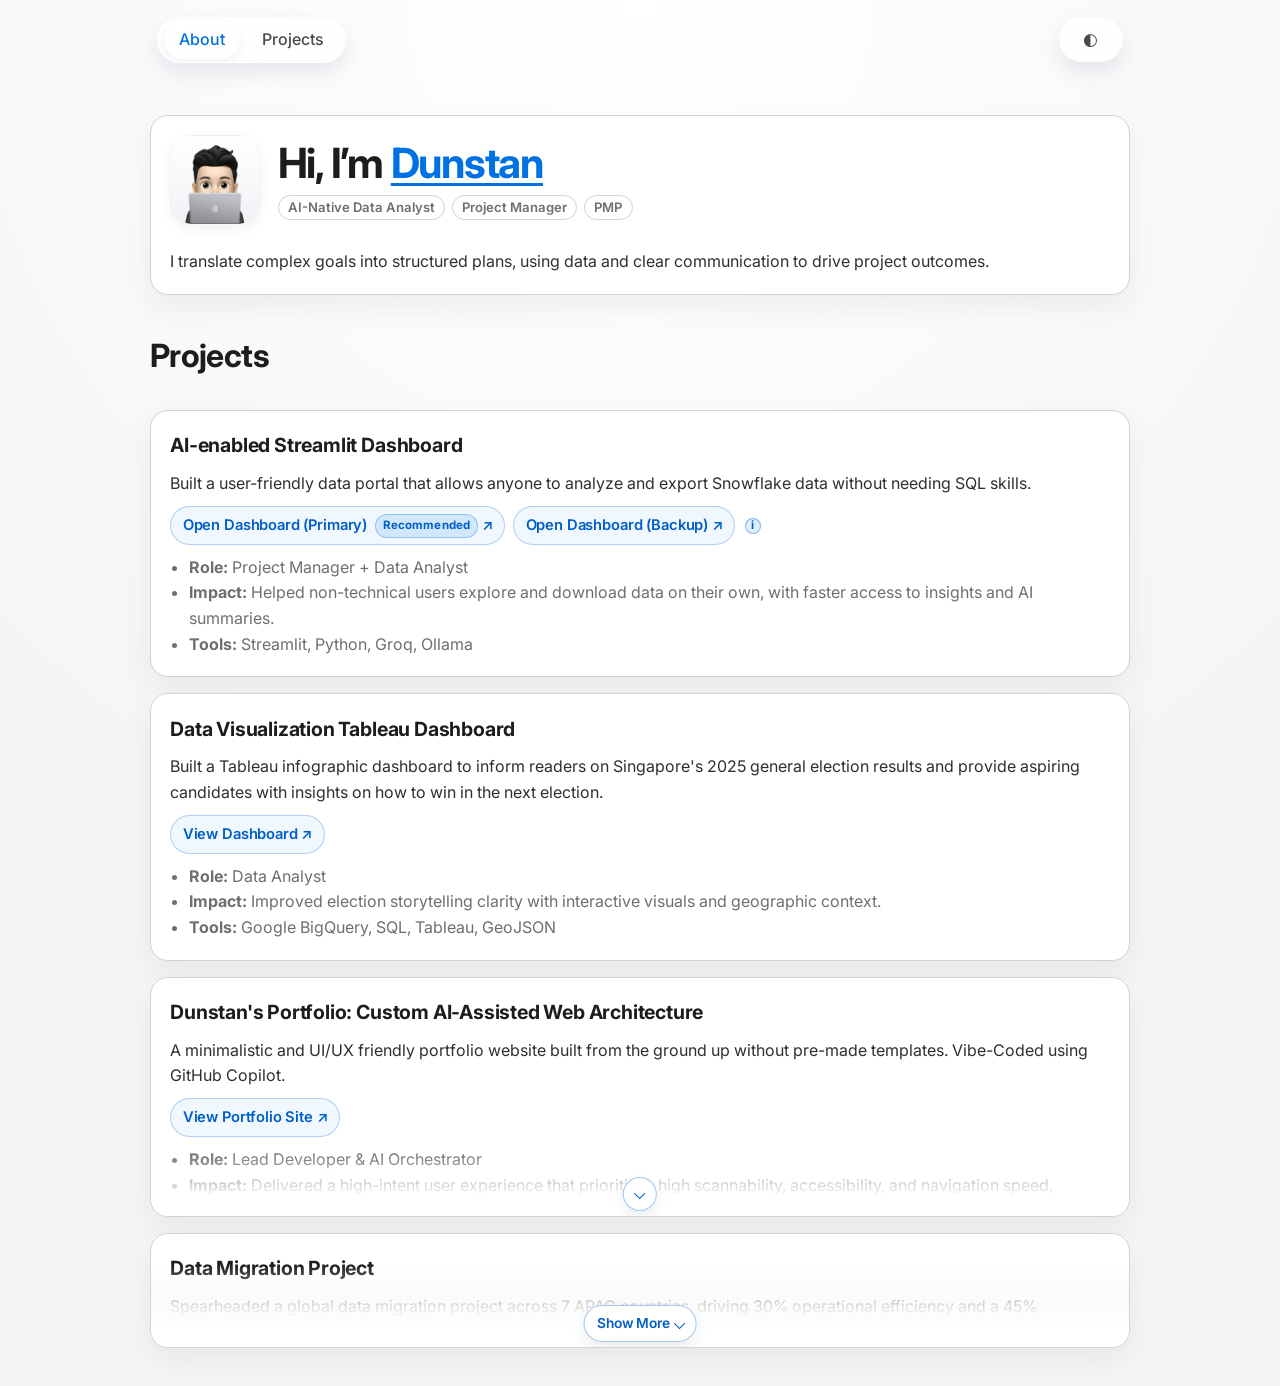
==== index.html @ 8ce806e6 "Changes Made: - Under AI-enabled Streamlit Dashboard section, backup link to dashboard is added     " ====
<!doctype html>
<html lang="en">
  <head>
    <meta charset="UTF-8" />
    <meta name="viewport" content="width=device-width, initial-scale=1.0" />
    <title>Dunstan | Project Manager & Data Analyst</title>
    <meta
      name="description"
      content="Portfolio of Dunstan, a Project Manager with a Data Analyst background."
    />
    <link rel="preconnect" href="https://fonts.googleapis.com" />
    <link rel="preconnect" href="https://fonts.gstatic.com" crossorigin />
    <link
      href="https://fonts.googleapis.com/css2?family=Inter:wght@400;500;600;700&display=swap"
      rel="stylesheet"
    />
    <link rel="icon" type="image/png" href="assets/images/favicon.png" />
    <link rel="stylesheet" href="styles.css" />
  </head>
  <body>
    <svg aria-hidden="true" focusable="false" width="0" height="0" style="position:absolute">
      <defs>
        <filter id="glass-refract" primitiveUnits="objectBoundingBox" x="-20%" y="-20%" width="140%" height="140%">
          <feTurbulence type="fractalNoise" baseFrequency="0.016 0.03" numOctaves="2" seed="9" result="noise" />
          <feGaussianBlur in="SourceGraphic" stdDeviation="0.02" result="soft" />
          <feDisplacementMap in="soft" in2="noise" scale="1.28" xChannelSelector="R" yChannelSelector="G">
            <animate attributeName="scale" to="1.82" dur="0.25s" begin="navGlass.mouseover" fill="freeze" />
            <animate attributeName="scale" to="1.28" dur="0.25s" begin="navGlass.mouseout" fill="freeze" />
          </feDisplacementMap>
        </filter>
        <filter id="glass-refract-static" primitiveUnits="objectBoundingBox" x="-20%" y="-20%" width="140%" height="140%">
          <feTurbulence type="fractalNoise" baseFrequency="0.016 0.03" numOctaves="2" seed="9" result="noise" />
          <feGaussianBlur in="SourceGraphic" stdDeviation="0.02" result="soft" />
          <feDisplacementMap in="soft" in2="noise" scale="1.42" xChannelSelector="R" yChannelSelector="G" />
        </filter>
        <filter id="liquid-refraction" x="-20%" y="-20%" width="140%" height="140%">
          <feTurbulence type="fractalNoise" baseFrequency="0.01" numOctaves="3" seed="11" result="noise" />
          <feDisplacementMap in="SourceGraphic" in2="noise" scale="22" xChannelSelector="R" yChannelSelector="G" />
        </filter>
      </defs>
    </svg>

    <header class="site-header">
      <div class="container nav-wrap" id="navGlass">
        <div class="nav-tab nav-buttons-tab">
          <nav class="primary-nav" aria-label="Primary">
            <a href="#home">About</a>
            <a href="#projects">Projects</a>
          </nav>
        </div>
        <div class="nav-tab nav-toggle-tab">
          <div class="nav-controls">
            <button class="glass-toggle" id="glassToggle" type="button" aria-label="Liquid Glass: On. Switch mode" aria-pressed="false" data-icon="◉" data-mode-label="LG On"></button>
            <button class="theme-toggle" id="themeToggle" type="button" aria-label="Theme mode: Auto. Switch mode" aria-pressed="false" data-icon="◐" data-mode-label="Auto"></button>
          </div>
        </div>
      </div>
    </header>

    <main id="home">
      <section class="hero container">
        <div class="hero-layout">
          <div class="hero-image-slot">
            <img class="hero-image" src="assets/images/profile-memoji.png" alt="Dunstan profile memoji" />
          </div>
          <div class="hero-content">
            <div class="hero-heading-row">
              <h1>
                Hi, I’m
                <a
                  class="hero-name-link"
                  href="https://www.linkedin.com/in/stan-5h4vc73g2/"
                  target="_blank"
                  rel="noopener noreferrer"
                  data-tooltip="Let's Connect on Linkedin!"
                  aria-label="Let's Connect on Linkedin!"
                  >Dunstan</a
                >
              </h1>
            </div>
            <p class="hero-subtitle" aria-label="Roles and certifications">
              <span class="hero-pill">AI-Native Data Analyst</span>
              <span class="hero-pill">Project Manager</span>
              <span class="hero-pill">PMP</span>
            </p>
          </div>
          <p class="hero-about">
            I translate complex goals into structured plans, using data and clear communication 
            to drive project outcomes.
          </p>
        </div>
      </section>

      <section id="projects" class="section container">
        <div class="section-head">
          <h2>Projects</h2>
        </div>

        <div class="project-grid">
          <article class="project-card">
            <h3>AI-enabled Streamlit Dashboard</h3>
            <p>
              Built a user-friendly data portal that allows anyone to analyze and export Snowflake
              data without needing SQL skills.
            </p>
            <p class="project-link-group" aria-label="Dashboard links">
              <a class="project-link" href="https://huggingface.co/spaces/dunstancsr/reviewsdataverse.streamlit" target="_blank" rel="noopener noreferrer"
                >Open Dashboard (Primary) <span class="project-link-badge">Recommended</span> ↗</a
              >
              <a class="project-link" href="https://reviewsdataverse.streamlit.app/" target="_blank" rel="noopener noreferrer"
                >Open Dashboard (Backup) ↗</a
              >
              <span
                class="project-link-info"
                tabindex="0"
                role="note"
                aria-label="Fallback tip: If the primary link does not load, use the backup link."
                data-tooltip="Fallback tip: If the primary link does not load, use the backup link."
                >i</span
              >
            </p>
            <ul>
              <li><strong>Role:</strong> Project Manager + Data Analyst</li>
              <li>
                <strong>Impact:</strong> Helped non-technical users explore and download data on
                their own, with faster access to insights and AI summaries.
              </li>
              <li><strong>Tools:</strong> Streamlit, Python, Groq, Ollama</li>
            </ul>
          </article>

          <article class="project-card">
            <h3>Data Visualization Tableau Dashboard</h3>
            <p>
              Built a Tableau infographic dashboard to inform readers on Singapore's 2025 general election
              results and provide aspiring candidates with insights on how to win in the next election.
            </p>
            <p>
              <a class="project-link" href="https://public.tableau.com/views/SG2025ElectionsInfographics/MAIN?:language=en-GB&:sid=&:redirect=auth&:display_count=n&:origin=viz_share_link" 
              target="_blank" rel="noopener noreferrer"
                >View Dashboard ↗</a
              >
            </p>
            <ul>
              <li><strong>Role:</strong> Data Analyst</li>
              <li><strong>Impact:</strong> Improved election storytelling clarity with interactive visuals and geographic context.</li>
              <li><strong>Tools:</strong> Google BigQuery, SQL, Tableau, GeoJSON</li>
            </ul>
          </article>

          <article class="project-card project-card-peek project-card-peek--portfolio" id="projectCardPortfolio">
            <h3>Dunstan's Portfolio: Custom AI-Assisted Web Architecture</h3>
            <p>
              A minimalistic and UI/UX friendly portfolio website built from the ground up without pre-made templates.
              Vibe-Coded using GitHub Copilot.
            </p>
            <p>
              <a class="project-link" href="https://dunstancsr-web.github.io/DunstanPortfolio/" target="_blank" rel="noopener noreferrer"
                >View Portfolio Site ↗</a
              >
            </p>
            <ul>
              <li><strong>Role:</strong> Lead Developer &amp; AI Orchestrator</li>
              <li>
                <strong>Impact:</strong> Delivered a high-intent user experience that prioritizes high scannability, accessibility, 
                and navigation speed, through minimalist design.
              </li>
              <li><strong>Tools:</strong> Visual Studio Code, GitHub Copilot, HTML5, CSS3, JS</li>
            </ul>
            <button
              class="project-reveal-btn project-reveal-btn--icon-only"
              id="showProjectBtn3"
              type="button"
              aria-controls="projectCardPortfolio"
              aria-label="Expand project details"
              aria-expanded="false"
              data-tooltip="Show More"
              title="Show More"
            ></button>
          </article>

          <article class="project-card project-card-peek project-card-peek--global-cutoff" id="projectCard4">
            <h3>Data Migration Project</h3>
            <p>
              Spearheaded a global data migration project across 7 APAC countries, driving 30% operational efficiency and 
              a 45% compliance uplift to ensure readiness for a $9.5B business expansion
            </p>
            <ul>
              <li><strong>Role:</strong> Project Lead</li>
              <li><strong>Impact:</strong> Delivered 30% operational efficiency and 45% compliance uplift across 7 APAC countries.</li>
              <li><strong>Tools:</strong> SharePoint Admin, Power BI, Power Automate Flows</li>
            </ul>
            <button
              class="project-reveal-btn"
              id="showProjectBtn"
              type="button"
              aria-controls="projectCard4"
              aria-label="Expand project details"
              aria-expanded="false"
            >
              Show More
            </button>
          </article>
        </div>
      </section>
    </main>

    <footer class="site-footer" id="siteFooter" hidden>
      <div class="container">
        <p>© <span id="year"></span> Dunstan. All rights reserved.</p>
      </div>
    </footer>

    <script src="script.js"></script>
  </body>
</html>
---- styles.css ----
:root {
  --bg-top: #ffffff;
  --bg: #f5f5f7;
  --surface: #ffffff;
  --text: #1d1d1f;
  --muted: #6e6e73;
  --body-copy: #2f2f31;
  --line: #d2d2d7;
  --accent: #0071e3;
  --project-link: #005fc7;
  --project-link-hover: #004a9c;
  --radius: 18px;
  --shadow: 0 12px 30px rgba(0, 0, 0, 0.06);
}

:root[data-theme="dark"] {
  --bg-top: #171d2a;
  --bg: #0b0f17;
  --surface: #121827;
  --text: #eef3ff;
  --muted: #b0bacf;
  --body-copy: #d6def0;
  --line: rgba(182, 199, 235, 0.22);
  --accent: #76adff;
  --project-link: #8fb8ff;
  --project-link-hover: #c0d7ff;
  --shadow: 0 14px 34px rgba(0, 0, 0, 0.35);
}

* {
  box-sizing: border-box;
}

html {
  scroll-behavior: smooth;
}

body {
  margin: 0;
  font-family: "Inter", -apple-system, BlinkMacSystemFont, "Segoe UI", sans-serif;
  color: var(--text);
  background: radial-gradient(circle at top, var(--bg-top) 0%, var(--bg) 60%);
  line-height: 1.6;
}

.container {
  width: min(980px, 92%);
  margin: 0 auto;
}

.site-header {
  position: sticky;
  top: 0;
  z-index: 20;
  padding: 0.55rem 0;
  background: transparent;
}

.nav-wrap {
  position: relative;
  display: flex;
  align-items: center;
  justify-content: space-between;
  gap: 0.5rem;
  min-height: 62px;
  padding: 0.42rem;
  border-radius: 999px;
}

.nav-tab {
  position: relative;
  z-index: 1;
  display: inline-flex;
  align-items: center;
  min-height: 2.6rem;
  padding: 0.18rem 0.4rem;
  overflow: hidden;
  border-radius: 999px;
  border: 1px solid rgba(255, 255, 255, 0.12);
  background:
    radial-gradient(circle at 12% 18%, rgba(255, 255, 255, 0.00), rgba(255, 255, 255, 0) 42%),
    linear-gradient(130deg, rgba(255, 255, 255, 0.06), rgba(255, 255, 255, 0.005)),
    linear-gradient(180deg, rgba(255, 255, 255, 0.045), rgba(192, 216, 255, 0.02));
  box-shadow:
    inset 0 1px 0 rgba(255, 255, 255, 0.26),
    inset 0 -1px 0 rgba(255, 255, 255, 0.04),
    0 10px 20px rgba(34, 54, 92, 0.1),
    0 2px 8px rgba(255, 255, 255, 0.12);
  backdrop-filter: saturate(235%) contrast(108%) blur(2.6px);
  -webkit-backdrop-filter: saturate(235%) contrast(108%) blur(2.6px);
}

.nav-tab::before {
  content: "";
  position: absolute;
  left: 8%;
  right: 8%;
  top: 1px;
  height: 42%;
  border-radius: 999px;
  pointer-events: none;
  background: linear-gradient(180deg, rgba(255, 255, 255, 0.2), rgba(255, 255, 255, 0));
  opacity: 0.55;
}

.nav-buttons-tab {
  flex-shrink: 0;
}

.nav-toggle-tab {
  flex-shrink: 0;
  overflow: visible;
}

.nav-wrap::before {
  content: none;
}

@supports (filter: url("#liquid-refraction")) {
  .nav-wrap::before {
    filter: url("#liquid-refraction") blur(0.75px);
  }
}

@supports (backdrop-filter: url("#glass-refract") blur(1px)) {
  .nav-wrap::before {
    backdrop-filter: url("#glass-refract") saturate(240%) contrast(118%) blur(3.5px);
    -webkit-backdrop-filter: url("#glass-refract") saturate(240%) contrast(118%) blur(3.5px);
  }
}

@supports not ((backdrop-filter: url("#glass-refract") blur(1px)) or (-webkit-backdrop-filter: url("#glass-refract") blur(1px))) {
  .nav-wrap::before {
    backdrop-filter: saturate(280%) contrast(130%) blur(20px);
    -webkit-backdrop-filter: saturate(280%) contrast(130%) blur(20px);
  }
}

.nav-wrap::after {
  content: none;
}

.primary-nav {
  display: flex;
  align-items: center;
  gap: 0.45rem;
}

.nav-controls {
  display: inline-flex;
  align-items: center;
  gap: 0;
  transition: gap 0.2s ease;
}

.nav-toggle-tab:hover .nav-controls,
.nav-toggle-tab:focus-within .nav-controls {
  gap: 0.42rem;
}

.primary-nav > a {
  position: relative;
  z-index: 1;
  padding: 0.35rem 0.86rem;
  border-radius: 999px;
  border: 1px solid rgba(255, 255, 255, 0.05);
  color: #4a4a4d;
  text-decoration: none;
  font-weight: 500;
  background: rgba(255, 255, 255, 0.006);
  text-shadow: 0 1px 1px rgba(255, 255, 255, 0.28);
  transition:
    color 0.18s ease,
    background-color 0.2s ease,
    border-color 0.2s ease,
    box-shadow 0.2s ease,
    transform 0.2s ease;
}

.primary-nav > a:hover,
.primary-nav > a:focus-visible,
.glass-toggle:hover,
.glass-toggle:focus-visible,
.theme-toggle:hover,
.theme-toggle:focus-visible {
  color: var(--accent);
  background: rgba(255, 255, 255, 0.24);
  border-color: rgba(255, 255, 255, 0.38);
  box-shadow:
    inset 0 1px 0 rgba(255, 255, 255, 0.42),
    0 3px 8px rgba(42, 63, 112, 0.07),
    0 0 0 1px rgba(255, 255, 255, 0.12);
  transform: translateY(-0.5px);
}

.primary-nav > a.is-active {
  color: var(--accent);
  background: rgba(255, 255, 255, 0.24);
  border-color: rgba(255, 255, 255, 0.38);
  box-shadow:
    inset 0 1px 0 rgba(255, 255, 255, 0.42),
    0 3px 8px rgba(42, 63, 112, 0.07),
    0 0 0 1px rgba(255, 255, 255, 0.12);
}

.glass-toggle,
.theme-toggle {
  position: relative;
  z-index: 1;
  display: inline-flex;
  align-items: center;
  justify-content: center;
  min-width: auto;
  min-height: 2.35rem;
  padding: 0.5rem 1rem;
  border-radius: 999px;
  border: 1px solid rgba(255, 255, 255, 0.05);
  background: rgba(255, 255, 255, 0.006);
  color: #4a4a4d;
  font-size: 1.08rem;
  font-weight: 500;
  letter-spacing: 0.01em;
  line-height: 1.6;
  text-shadow: 0 1px 1px rgba(255, 255, 255, 0.28);
  cursor: pointer;
  box-shadow: none;
  overflow: visible;
  transition:
    color 0.18s ease,
    background-color 0.2s ease,
    border-color 0.2s ease,
    box-shadow 0.2s ease,
    max-width 0.22s ease,
    padding-inline 0.22s ease,
    border-width 0.2s ease,
    opacity 0.18s ease,
    transform 0.2s ease;
}

.glass-toggle {
  max-width: 0;
  min-width: 0;
  padding-inline: 0;
  border-width: 0;
  opacity: 0;
  visibility: hidden;
  pointer-events: none;
  transform: translateX(4px) scaleX(0.92);
  overflow: hidden;
}

.nav-toggle-tab:hover .glass-toggle,
.nav-toggle-tab:focus-within .glass-toggle {
  max-width: 3.2rem;
  padding-inline: 1rem;
  border-width: 1px;
  opacity: 1;
  visibility: visible;
  pointer-events: auto;
  transform: translateX(0) scaleX(1);
  overflow: visible;
}

.glass-toggle::before,
.theme-toggle::before {
  content: attr(data-icon);
  display: block;
  line-height: 1;
  transition: transform 0.18s ease, opacity 0.18s ease;
}

.glass-toggle::before {
  font-size: 1rem;
  font-weight: 600;
  letter-spacing: -0.01em;
}

.glass-toggle.is-accessibility-on::before {
  color: currentColor;
  -webkit-text-fill-color: currentColor;
  -webkit-text-stroke: 0;
}

.glass-toggle.is-accessibility-off::before {
  color: currentColor;
  -webkit-text-fill-color: rgba(242, 244, 248, 0.95);
  -webkit-text-stroke: 1px currentColor;
  font-weight: 700;
}

@supports not (-webkit-text-stroke: 1px currentColor) {
  .glass-toggle.is-accessibility-off::before {
    color: currentColor;
    opacity: 0.72;
  }
}

.glass-toggle::after,
.theme-toggle::after {
  content: attr(data-mode-label);
  position: absolute;
  top: calc(100% + 0.36rem);
  left: 50%;
  transform: translateX(-50%) translateY(-4px) scale(0.98);
  opacity: 0;
  pointer-events: none;
  white-space: nowrap;
  padding: 0.2rem 0.5rem;
  border-radius: 999px;
  border: 1px solid rgba(255, 255, 255, 0.2);
  background: rgba(255, 255, 255, 0.5);
  color: #4a4a4d;
  font-size: 0.69rem;
  font-weight: 600;
  letter-spacing: 0.01em;
  box-shadow: 0 4px 10px rgba(34, 54, 92, 0.1);
  transition: opacity 0.18s ease, transform 0.18s ease;
}

.glass-toggle:hover::before,
.glass-toggle:focus-visible::before,
.theme-toggle:hover::before,
.theme-toggle:focus-visible::before {
  transform: translateY(-0.5px) rotate(-8deg);
}

.glass-toggle:hover::after,
.glass-toggle:focus-visible::after,
.theme-toggle:hover::after,
.theme-toggle:focus-visible::after {
  opacity: 1;
  transform: translateX(-50%) translateY(0) scale(1);
}

:root[data-theme="dark"] .nav-wrap {
  background: transparent;
  box-shadow: none;
}

:root[data-theme="dark"] .nav-tab {
  border-color: rgba(188, 201, 229, 0.12);
  background:
    radial-gradient(circle at 12% 18%, rgba(168, 187, 219, 0.045), rgba(168, 187, 219, 0) 42%),
    linear-gradient(130deg, rgba(136, 158, 194, 0.05), rgba(136, 158, 194, 0.008)),
    linear-gradient(180deg, rgba(15, 24, 41, 0.34), rgba(11, 16, 30, 0.3));
  box-shadow:
    inset 0 1px 0 rgba(214, 225, 247, 0.12),
    inset 0 -1px 0 rgba(214, 225, 247, 0.04),
    0 12px 24px rgba(0, 0, 0, 0.28),
    0 3px 8px rgba(0, 0, 0, 0.2);
}

:root[data-theme="dark"] .nav-tab::before {
  background: linear-gradient(180deg, rgba(214, 225, 247, 0.14), rgba(214, 225, 247, 0));
  opacity: 0.44;
}

:root[data-theme="dark"] .nav-wrap::before {
  background:
    linear-gradient(108deg, rgba(255, 255, 255, 0.14), rgba(255, 255, 255, 0) 58%),
    linear-gradient(290deg, rgba(255, 255, 255, 0.05), rgba(255, 255, 255, 0) 56%);
}

:root[data-theme="dark"] .primary-nav > a,
:root[data-theme="dark"] .glass-toggle,
:root[data-theme="dark"] .theme-toggle {
  border-color: rgba(204, 220, 255, 0.16);
  background: rgba(156, 186, 255, 0.06);
}

:root[data-theme="dark"] .primary-nav > a {
  color: #d6e4ff;
  text-shadow: none;
}

:root[data-theme="dark"] .theme-toggle {
  color: #d6e4ff;
  text-shadow: none;
}

:root[data-theme="dark"] .glass-toggle {
  color: #d6e4ff;
  text-shadow: none;
}

:root[data-theme="dark"] .glass-toggle::after,
:root[data-theme="dark"] .theme-toggle::after {
  border-color: rgba(204, 220, 255, 0.24);
  background: rgba(18, 29, 50, 0.88);
  color: #d6e4ff;
  box-shadow: 0 4px 10px rgba(0, 0, 0, 0.28);
}

@media (prefers-reduced-motion: reduce) {
  .nav-wrap::before {
    backdrop-filter: saturate(240%) contrast(116%) blur(12px);
  }

  @supports (backdrop-filter: url("#glass-refract-static") blur(1px)) {
    .nav-wrap::before {
      backdrop-filter: url("#glass-refract-static") saturate(235%) contrast(114%) blur(3.2px);
    }
  }

  .glass-toggle::before,
  .glass-toggle::after,
  .theme-toggle::before,
  .theme-toggle::after {
    transition: none;
  }

  .nav-controls,
  .glass-toggle,
  .theme-toggle {
    transition: none;
  }
}

:root[data-theme="dark"] .primary-nav > a:hover,
:root[data-theme="dark"] .primary-nav > a:focus-visible,
:root[data-theme="dark"] .glass-toggle:hover,
:root[data-theme="dark"] .glass-toggle:focus-visible,
:root[data-theme="dark"] .theme-toggle:hover,
:root[data-theme="dark"] .theme-toggle:focus-visible {
  background: rgba(156, 186, 255, 0.17);
  border-color: rgba(204, 220, 255, 0.3);
}

:root[data-glass-mode="readable"] .nav-wrap {
  background: transparent;
  box-shadow: none;
}

:root[data-glass-mode="readable"] .nav-tab {
  border-color: rgba(255, 255, 255, 0.2);
  background:
    linear-gradient(180deg, rgba(255, 255, 255, 0.24), rgba(255, 255, 255, 0.13)),
    linear-gradient(130deg, rgba(255, 255, 255, 0.18), rgba(255, 255, 255, 0.04));
  box-shadow:
    inset 0 1px 0 rgba(255, 255, 255, 0.36),
    inset 0 -1px 0 rgba(255, 255, 255, 0.08),
    0 12px 24px rgba(16, 24, 38, 0.12),
    0 2px 8px rgba(16, 24, 38, 0.08);
  backdrop-filter: saturate(140%) contrast(102%) blur(8px);
  -webkit-backdrop-filter: saturate(140%) contrast(102%) blur(8px);
}

:root[data-glass-mode="readable"] .nav-wrap::before {
  opacity: 0.52;
  filter: none;
  backdrop-filter: saturate(145%) contrast(103%) blur(8px);
  -webkit-backdrop-filter: saturate(145%) contrast(103%) blur(8px);
}

:root[data-theme="dark"][data-glass-mode="readable"] .nav-wrap {
  background: transparent;
  box-shadow: none;
}

:root[data-theme="dark"][data-glass-mode="readable"] .nav-tab {
  border-color: rgba(184, 198, 226, 0.22);
  background:
    linear-gradient(180deg, rgba(28, 40, 62, 0.86), rgba(20, 29, 47, 0.82)),
    linear-gradient(130deg, rgba(127, 149, 189, 0.14), rgba(127, 149, 189, 0.04));
  box-shadow:
    inset 0 1px 0 rgba(214, 225, 247, 0.14),
    inset 0 -1px 0 rgba(214, 225, 247, 0.05),
    0 12px 24px rgba(0, 0, 0, 0.28),
    0 2px 10px rgba(0, 0, 0, 0.18);
}

:root[data-theme="dark"][data-glass-mode="readable"] .nav-wrap::before {
  opacity: 0.42;
  background:
    linear-gradient(108deg, rgba(255, 255, 255, 0.1), rgba(255, 255, 255, 0) 58%),
    linear-gradient(290deg, rgba(255, 255, 255, 0.03), rgba(255, 255, 255, 0) 56%);
}

:root[data-theme="dark"] .primary-nav > a.is-active {
  background: rgba(156, 186, 255, 0.17);
  border-color: rgba(204, 220, 255, 0.3);
  color: var(--accent);
}

.hero {
  padding: 2.2rem 0 1.2rem;
}

.hero-layout {
  display: grid;
  grid-template-columns: auto 1fr;
  align-items: start;
  gap: clamp(0.85rem, 1.4vw, 1.15rem);
  padding: clamp(0.9rem, 1.6vw, 1.2rem);
  border: 1px solid var(--line);
  border-radius: var(--radius);
  background: var(--surface);
  box-shadow: var(--shadow);
}

.hero-content {
  grid-column: 2;
  max-width: 68ch;
  align-self: center;
}

.hero-heading-row {
  display: block;
}

h1 {
  margin: 0;
  font-size: clamp(1.6rem, 3.6vw, 2.6rem);
  line-height: 1.12;
  letter-spacing: -0.03em;
  max-width: 28ch;
}

.hero-name-link {
  position: relative;
  display: inline-block;
  color: var(--accent);
  text-decoration: underline;
  text-underline-offset: 0.12em;
  text-decoration-thickness: 0.07em;
}

.hero-name-link::after {
  content: attr(data-tooltip);
  position: absolute;
  left: 50%;
  bottom: calc(100% + 0.45rem);
  transform: translateX(-50%) translateY(2px);
  opacity: 0;
  pointer-events: none;
  white-space: nowrap;
  padding: 0.44rem 0.78rem;
  border-radius: 999px;
  border: 1px solid var(--line);
  background: var(--surface);
  color: var(--text);
  font-size: 0.94rem;
  font-weight: 600;
  letter-spacing: 0.01em;
  box-shadow: 0 6px 14px rgba(0, 0, 0, 0.14);
  transition: opacity 0.08s ease, transform 0.08s ease;
  z-index: 6;
}

.hero-name-link:hover,
.hero-name-link:focus-visible {
  color: var(--project-link-hover);
}

.hero-name-link:hover::after,
.hero-name-link:focus-visible::after {
  opacity: 1;
  transform: translateX(-50%) translateY(0);
}

.hero-subtitle {
  margin: 0.55rem 0 0;
  display: flex;
  flex-wrap: wrap;
  align-items: center;
  gap: 0.42rem;
}

.hero-pill {
  display: inline-flex;
  align-items: center;
  padding: 0.2rem 0.58rem;
  border-radius: 999px;
  border: 1px solid var(--line);
  background: var(--surface);
  color: var(--muted);
  font-size: 0.82rem;
  font-weight: 600;
  letter-spacing: 0;
  line-height: 1.2;
}

.hero-about {
  grid-column: 1 / -1;
  margin: 0.4rem 0 0;
  color: var(--body-copy);
  max-width: 90ch;
}

.hero-actions {
  margin: 0.7rem 0 0;
}

.hero-action {
  display: inline-flex;
  align-items: center;
  justify-content: center;
  color: var(--accent);
  text-decoration: none;
  width: 2rem;
  height: 2rem;
  border-radius: 999px;
  background: rgba(0, 113, 227, 0.06);
  border: 1px solid rgba(0, 113, 227, 0.2);
}

.hero-action:hover,
.hero-action:focus-visible {
  background: rgba(0, 113, 227, 0.12);
  border-color: rgba(0, 113, 227, 0.35);
  text-decoration: none;
}

.hero-action-icon {
  width: 1rem;
  height: 1rem;
  fill: currentColor;
}

.hero-image-slot {
  grid-column: 1;
  align-self: center;
  --hero-memoji-size: clamp(4.8rem, 7vw, 6.4rem);
  --hero-memoji-radius: clamp(0.85rem, 1.8vw, 1.35rem);
  width: var(--hero-memoji-size);
  height: var(--hero-memoji-size);
  border-radius: var(--hero-memoji-radius);
  border: 0.3px solid rgba(210, 210, 215, 0.12);
  background: linear-gradient(180deg, #ffffff 0%, #f1f2f6 100%);
  display: grid;
  place-items: center;
  box-shadow: 0 4px 12px rgba(0, 0, 0, 0.06);
  margin: 0;
}

@media (max-width: 720px) {
  .hero-layout {
    grid-template-columns: auto 1fr;
    gap: 0.72rem;
    padding: 0.8rem;
  }

  .hero-image-slot {
    --hero-memoji-size: clamp(3.9rem, 20vw, 4.8rem);
  }
}

.hero-image {
  width: 100%;
  height: 100%;
  object-fit: contain;
  border-radius: inherit;
}

.section {
  padding: 2.4rem 0;
}

#about.section {
  padding-bottom: 1rem;
}

#projects.section {
  padding-top: 1rem;
}

#about p {
  margin-bottom: 0.3rem;
}

h2 {
  margin: 0 0 0.8rem;
  font-size: clamp(1.5rem, 2.5vw, 2rem);
  letter-spacing: -0.02em;
}

.section p {
  margin-top: 0;
}

.section-head {
  display: flex;
  flex-wrap: wrap;
  align-items: baseline;
  justify-content: space-between;
  gap: 1rem;
  margin-bottom: 1rem;
}

.project-grid {
  display: grid;
  grid-template-columns: repeat(12, 1fr);
  gap: 1rem;
}

.project-card {
  grid-column: span 12;
  background: var(--surface);
  border: 1px solid var(--line);
  border-radius: var(--radius);
  padding: 1.2rem;
  box-shadow: var(--shadow);
  overflow-wrap: anywhere;
}

h3 {
  margin: 0;
  font-size: 1.22rem;
  letter-spacing: -0.01em;
}

.project-card > p {
  margin: 0.6rem 0;
  color: var(--body-copy);
  overflow-wrap: anywhere;
}

.project-card ul {
  margin: 0;
  padding-left: 1.15rem;
  color: var(--muted);
}

.project-link {
  display: inline-block;
  color: var(--project-link);
  font-weight: 600;
  text-decoration: none;
  font-size: 0.92rem;
  letter-spacing: -0.01em;
  padding: 0.42rem 0.72rem;
  border-radius: 999px;
  border: 1px solid rgba(0, 113, 227, 0.28);
  background: rgba(0, 113, 227, 0.06);
  transition: background-color 0.18s ease, border-color 0.18s ease, color 0.18s ease;
}

.project-link-badge {
  display: inline-block;
  margin-left: 0.25rem;
  padding: 0.1rem 0.42rem;
  border-radius: 999px;
  border: 1px solid rgba(0, 113, 227, 0.32);
  background: rgba(0, 113, 227, 0.12);
  color: var(--project-link);
  font-size: 0.72rem;
  font-weight: 700;
  letter-spacing: 0.01em;
  vertical-align: middle;
}

.project-link:hover,
.project-link:focus-visible {
  color: var(--project-link-hover);
  border-color: rgba(0, 113, 227, 0.42);
  background: rgba(0, 113, 227, 0.12);
  text-decoration: none;
}

.project-link-group {
  display: flex;
  flex-wrap: wrap;
  align-items: center;
  gap: 0.5rem;
}

.project-link-info {
  position: relative;
  display: inline-flex;
  align-items: center;
  justify-content: center;
  width: 1rem;
  height: 1rem;
  margin-left: 0.1rem;
  border-radius: 999px;
  border: 1px solid rgba(0, 113, 227, 0.45);
  background: rgba(0, 113, 227, 0.12);
  color: var(--project-link);
  font-size: 0.72rem;
  font-weight: 700;
  font-style: normal;
  line-height: 1;
  vertical-align: middle;
  cursor: help;
}

.project-link-info::after {
  content: attr(data-tooltip);
  position: absolute;
  left: 50%;
  bottom: calc(100% + 0.42rem);
  transform: translateX(-50%) translateY(2px);
  opacity: 0;
  pointer-events: none;
  width: min(20rem, 78vw);
  padding: 0.42rem 0.6rem;
  border-radius: 0.6rem;
  border: 1px solid var(--line);
  background: var(--surface);
  color: var(--text);
  font-size: 0.78rem;
  font-weight: 500;
  line-height: 1.35;
  box-shadow: 0 6px 14px rgba(0, 0, 0, 0.14);
  text-align: left;
  transition: opacity 0.1s ease, transform 0.1s ease;
  z-index: 6;
}

.project-link-info:hover::after,
.project-link-info:focus-visible::after {
  opacity: 1;
  transform: translateX(-50%) translateY(0);
}

.project-link-info:focus-visible {
  outline: 2px solid var(--accent);
  outline-offset: 2px;
}

.project-card-peek {
  position: relative;
  max-height: var(--peek-max-height, 7.2rem);
  overflow: hidden;
  padding-bottom: 3rem;
}

.project-card-peek--portfolio {
  --peek-max-height: 15rem;
}

.project-card-peek--global-cutoff::before {
  content: "";
  position: absolute;
  left: -1px;
  right: -1px;
  bottom: -1px;
  height: 5.2rem;
  border-radius: 0 0 var(--radius) var(--radius);
  border: 1px solid var(--line);
  border-top: 0;
  background: linear-gradient(180deg, rgba(245, 245, 247, 0), var(--bg) 74%);
  pointer-events: none;
  z-index: 1;
}

.project-card-peek--global-cutoff::after {
  height: 6rem;
  background: linear-gradient(180deg, rgba(255, 255, 255, 0), rgba(245, 245, 247, 0.6) 52%, var(--bg) 100%);
}

.project-card-peek::after {
  content: "";
  position: absolute;
  left: 0;
  right: 0;
  bottom: 0;
  height: 4rem;
  background: linear-gradient(180deg, rgba(255, 255, 255, 0), var(--surface) 72%);
  pointer-events: none;
  z-index: 1;
}

:root[data-theme="dark"] .project-card-peek::after {
  background: linear-gradient(180deg, rgba(18, 24, 39, 0), var(--surface) 72%);
}

:root[data-theme="dark"] .project-card-peek--global-cutoff::before {
  background: linear-gradient(180deg, rgba(18, 24, 39, 0), var(--bg) 74%);
}

:root[data-theme="dark"] .project-card-peek--global-cutoff::after {
  background: linear-gradient(180deg, rgba(18, 24, 39, 0), rgba(11, 15, 23, 0.6) 52%, var(--bg) 100%);
}

.project-card-peek.is-expanded {
  max-height: none;
  overflow: visible;
  padding-bottom: 1rem;
}

#projectCardPortfolio.is-expanded {
  padding-bottom: 1.6rem;
}

.project-card-peek.is-expanded::after {
  display: none;
}

.project-card-peek--global-cutoff.is-expanded::before {
  display: none;
}

.project-reveal-btn {
  appearance: none;
  position: absolute;
  left: 50%;
  bottom: 0.3rem;
  transform: translateX(-50%);
  min-height: 2.15rem;
  border-radius: 999px;
  border: 1px solid rgba(0, 113, 227, 0.38);
  background: var(--surface);
  color: var(--project-link);
  cursor: pointer;
  display: inline-flex;
  align-items: center;
  justify-content: center;
  gap: 0.34rem;
  padding: 0.42rem 0.78rem;
  font: inherit;
  font-size: 0.86rem;
  font-weight: 600;
  letter-spacing: -0.01em;
  box-shadow: 0 6px 14px rgba(0, 0, 0, 0.08);
  transition: color 0.18s ease, border-color 0.18s ease, background-color 0.18s ease, box-shadow 0.18s ease;
  z-index: 2;
}

.project-reveal-btn--icon-only {
  width: 2.15rem;
  min-width: 2.15rem;
  padding: 0;
  gap: 0;
}

.project-reveal-btn--icon-only::before {
  content: attr(data-tooltip);
  position: absolute;
  left: 50%;
  bottom: calc(100% + 0.35rem);
  transform: translateX(-50%) translateY(2px);
  opacity: 0;
  pointer-events: none;
  white-space: nowrap;
  padding: 0.18rem 0.46rem;
  border-radius: 999px;
  border: 1px solid var(--line);
  background: var(--surface);
  color: var(--text);
  font-size: 0.7rem;
  font-weight: 600;
  letter-spacing: 0.01em;
  box-shadow: 0 4px 10px rgba(0, 0, 0, 0.12);
  transition: opacity 0.08s ease, transform 0.08s ease;
  z-index: 3;
}

.project-reveal-btn--icon-only:hover::before,
.project-reveal-btn--icon-only:focus-visible::before {
  opacity: 1;
  transform: translateX(-50%) translateY(0);
}

.project-reveal-btn::after {
  content: "";
  width: 0.42rem;
  height: 0.42rem;
  border-right: 1.4px solid currentColor;
  border-bottom: 1.4px solid currentColor;
  transform: translateY(-0.03rem) rotate(45deg);
}

.project-reveal-btn[aria-expanded="true"]::after {
  transform: translateY(0.03rem) rotate(-135deg);
}

#showProjectBtn3[aria-expanded="true"] {
  bottom: -0.6rem;
  background: transparent;
  border-color: transparent;
  box-shadow: none;
}

:root[data-theme="dark"] #showProjectBtn3[aria-expanded="true"] {
  background: transparent;
  border-color: transparent;
  box-shadow: none;
}

#showProjectBtn3[aria-expanded="true"]:hover,
#showProjectBtn3[aria-expanded="true"]:focus-visible {
  background: transparent;
  border-color: transparent;
  box-shadow: none;
}

.project-reveal-btn:hover,
.project-reveal-btn:focus-visible {
  color: var(--project-link-hover);
  border-color: rgba(0, 113, 227, 0.48);
  background: rgba(0, 113, 227, 0.09);
  box-shadow: 0 8px 18px rgba(0, 0, 0, 0.1);
}

.project-reveal-btn:focus-visible {
  outline: 2px solid var(--accent);
  outline-offset: 3px;
}


.site-footer {
  border-top: 1px solid rgba(210, 210, 215, 0.8);
  margin-top: 3rem;
}

.site-footer p {
  margin: 0;
  padding: 1rem 0 2rem;
  color: var(--muted);
  font-size: 0.92rem;
}
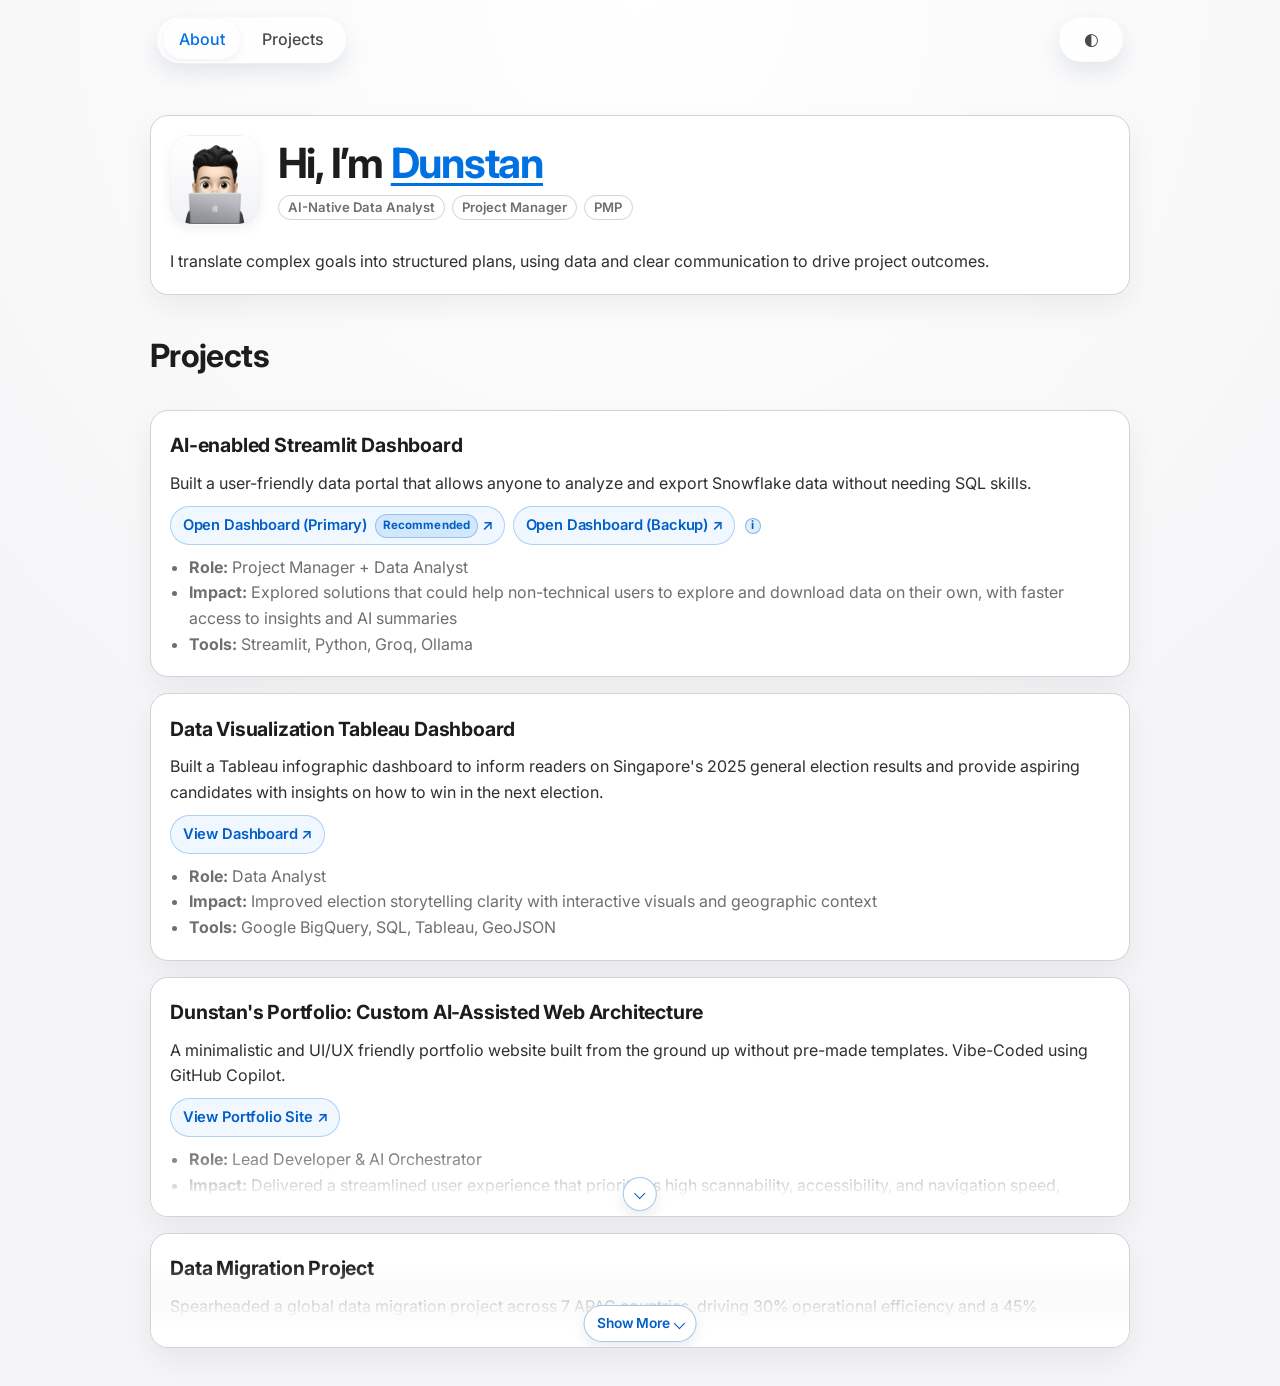
==== commit edfc05b1: "Changes Made: - Some edits to the project descriptions to make them more concise and impactful, whil" ====
--- a/index.html
+++ b/index.html
@@ -122,8 +122,8 @@
             <ul>
               <li><strong>Role:</strong> Project Manager + Data Analyst</li>
               <li>
-                <strong>Impact:</strong> Helped non-technical users explore and download data on
-                their own, with faster access to insights and AI summaries.
+                <strong>Impact:</strong> Explored solutions that could help non-technical users to explore and download data on
+                their own, with faster access to insights and AI summaries
               </li>
               <li><strong>Tools:</strong> Streamlit, Python, Groq, Ollama</li>
             </ul>
@@ -143,7 +143,7 @@
             </p>
             <ul>
               <li><strong>Role:</strong> Data Analyst</li>
-              <li><strong>Impact:</strong> Improved election storytelling clarity with interactive visuals and geographic context.</li>
+              <li><strong>Impact:</strong> Improved election storytelling clarity with interactive visuals and geographic context</li>
               <li><strong>Tools:</strong> Google BigQuery, SQL, Tableau, GeoJSON</li>
             </ul>
           </article>
@@ -162,8 +162,8 @@
             <ul>
               <li><strong>Role:</strong> Lead Developer &amp; AI Orchestrator</li>
               <li>
-                <strong>Impact:</strong> Delivered a high-intent user experience that prioritizes high scannability, accessibility, 
-                and navigation speed, through minimalist design.
+                <strong>Impact:</strong> Delivered a streamlined user experience that prioritizes high scannability, accessibility, 
+                and navigation speed, through minimalist design
               </li>
               <li><strong>Tools:</strong> Visual Studio Code, GitHub Copilot, HTML5, CSS3, JS</li>
             </ul>
@@ -183,11 +183,11 @@
             <h3>Data Migration Project</h3>
             <p>
               Spearheaded a global data migration project across 7 APAC countries, driving 30% operational efficiency and 
-              a 45% compliance uplift to ensure readiness for a $9.5B business expansion
+              a 45% compliance uplift to ensure readiness for a $9.5B business expansion.
             </p>
             <ul>
               <li><strong>Role:</strong> Project Lead</li>
-              <li><strong>Impact:</strong> Delivered 30% operational efficiency and 45% compliance uplift across 7 APAC countries.</li>
+              <li><strong>Impact:</strong> Delivered 30% operational efficiency and 45% compliance uplift across 7 APAC countries</li>
               <li><strong>Tools:</strong> SharePoint Admin, Power BI, Power Automate Flows</li>
             </ul>
             <button
--- a/styles.css
+++ b/styles.css
@@ -33,6 +33,7 @@
 
 html {
   scroll-behavior: smooth;
+  overflow-x: clip;
 }
 
 body {
@@ -41,6 +42,7 @@
   color: var(--text);
   background: radial-gradient(circle at top, var(--bg-top) 0%, var(--bg) 60%);
   line-height: 1.6;
+  overflow-x: hidden;
 }
 
 .container {
@@ -1009,4 +1011,31 @@
   padding: 1rem 0 2rem;
   color: var(--muted);
   font-size: 0.92rem;
+}
+
+@media (max-width: 560px) {
+  .site-header {
+    padding: 0.45rem 0;
+  }
+
+  .nav-wrap {
+    flex-wrap: wrap;
+    justify-content: center;
+    gap: 0.4rem;
+    border-radius: 1rem;
+  }
+
+  .nav-tab {
+    max-width: 100%;
+  }
+
+  .primary-nav {
+    flex-wrap: wrap;
+    justify-content: center;
+    row-gap: 0.3rem;
+  }
+
+  .primary-nav > a {
+    padding: 0.3rem 0.68rem;
+  }
 }
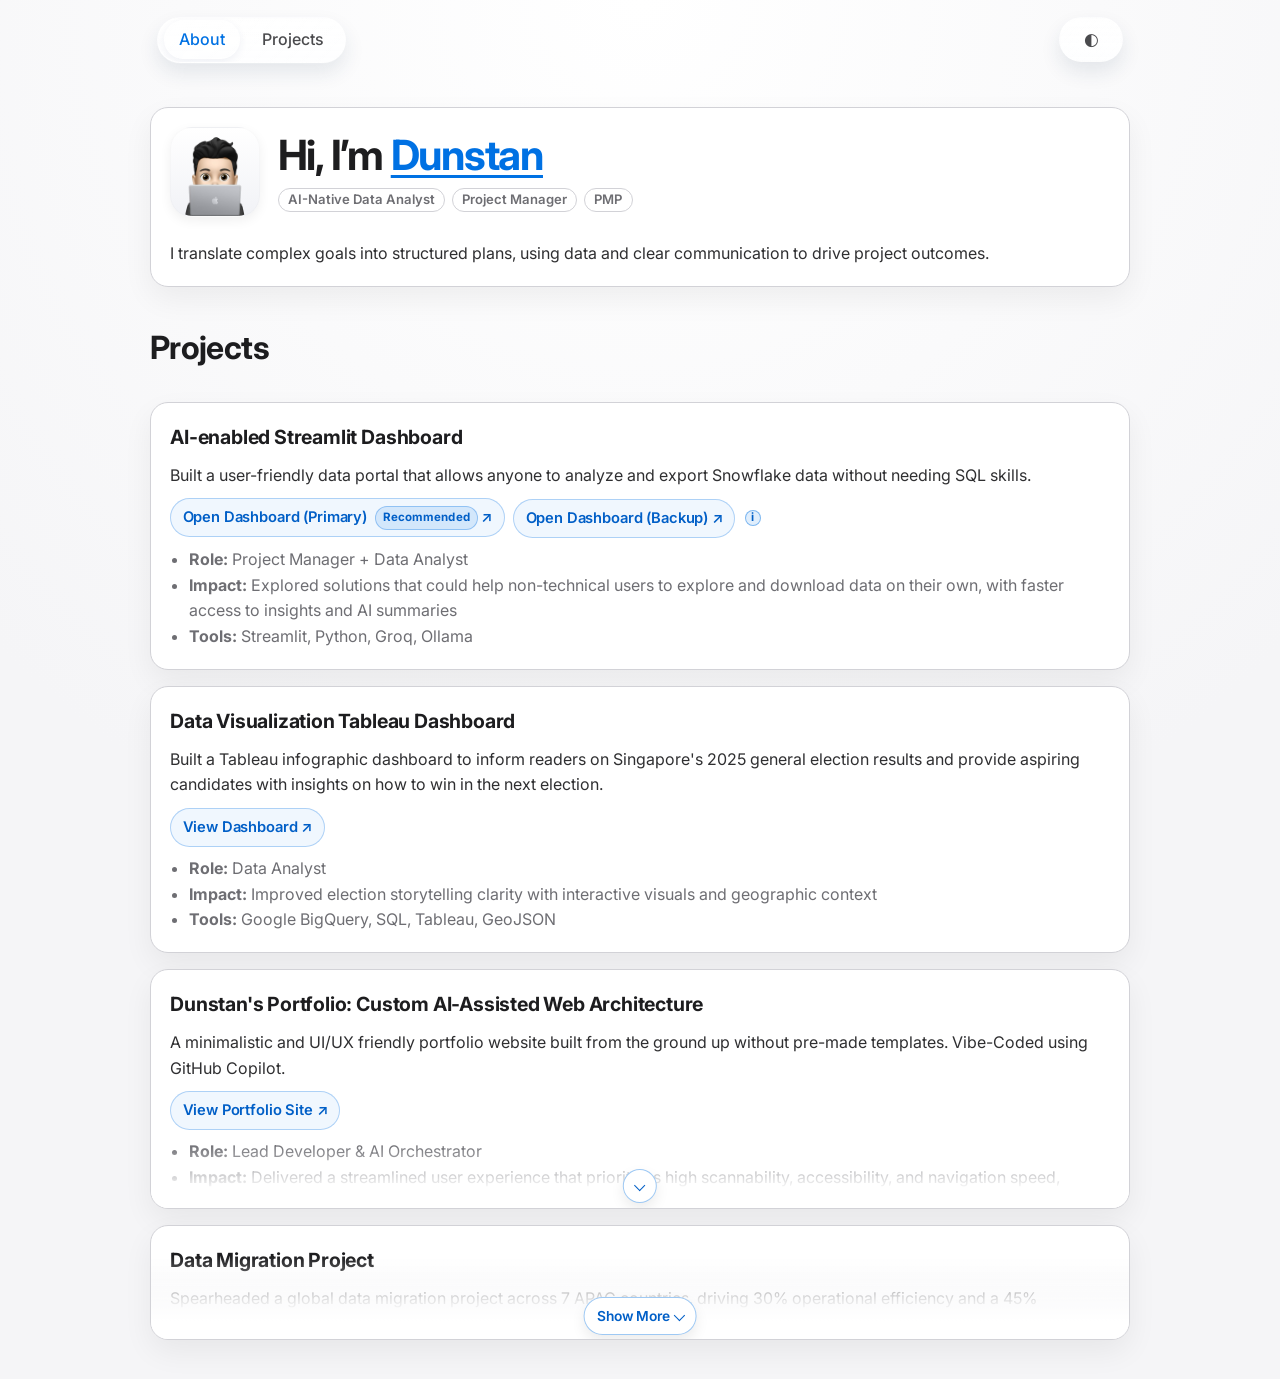
==== commit a362f378: "Changes Made: - Additional mini animations and micro-interactions added to enhance user experience." ====
--- a/index.html
+++ b/index.html
@@ -58,7 +58,7 @@
     </header>
 
     <main id="home">
-      <section class="hero container">
+      <section class="hero container fade-section">
         <div class="hero-layout">
           <div class="hero-image-slot">
             <img class="hero-image" src="assets/images/profile-memoji.png" alt="Dunstan profile memoji" />
@@ -167,16 +167,18 @@
               </li>
               <li><strong>Tools:</strong> Visual Studio Code, GitHub Copilot, HTML5, CSS3, JS</li>
             </ul>
-            <button
-              class="project-reveal-btn project-reveal-btn--icon-only"
-              id="showProjectBtn3"
-              type="button"
-              aria-controls="projectCardPortfolio"
-              aria-label="Expand project details"
-              aria-expanded="false"
-              data-tooltip="Show More"
-              title="Show More"
-            ></button>
+            <div style="display: flex; justify-content: center; align-items: center; width: 100%;">
+              <button
+                class="project-reveal-btn project-reveal-btn--icon-only"
+                id="showProjectBtn3"
+                type="button"
+                aria-controls="projectCardPortfolio"
+                aria-label="Expand project details"
+                aria-expanded="false"
+                data-tooltip="Show More"
+                title="Show More"
+              ></button>
+            </div>
           </article>
 
           <article class="project-card project-card-peek project-card-peek--global-cutoff" id="projectCard4">
--- a/styles.css
+++ b/styles.css
@@ -1,3 +1,16 @@
+.fade-section {
+  opacity: 0;
+  transform: translateY(32px);
+  transition:
+    opacity 0.9s cubic-bezier(0.4, 0.1, 0.2, 1),
+    transform 0.9s cubic-bezier(0.4, 0.1, 0.2, 1);
+  will-change: opacity, transform;
+}
+
+.fade-section.is-visible {
+  opacity: 1;
+  transform: none;
+}
 :root {
   --bg-top: #ffffff;
   --bg: #f5f5f7;
@@ -11,6 +24,7 @@
   --project-link-hover: #004a9c;
   --radius: 18px;
   --shadow: 0 12px 30px rgba(0, 0, 0, 0.06);
+  --header-offset: 4.5rem;
 }
 
 :root[data-theme="dark"] {
@@ -43,6 +57,7 @@
   background: radial-gradient(circle at top, var(--bg-top) 0%, var(--bg) 60%);
   line-height: 1.6;
   overflow-x: hidden;
+  padding-top: var(--header-offset);
 }
 
 .container {
@@ -51,11 +66,18 @@
 }
 
 .site-header {
-  position: sticky;
+  position: fixed;
   top: 0;
+  left: 0;
+  right: 0;
   z-index: 20;
   padding: 0.55rem 0;
   background: transparent;
+}
+
+main,
+section[id] {
+  scroll-margin-top: calc(var(--header-offset) + 0.25rem);
 }
 
 .nav-wrap {
@@ -172,14 +194,20 @@
   background: rgba(255, 255, 255, 0.006);
   text-shadow: 0 1px 1px rgba(255, 255, 255, 0.28);
   transition:
-    color 0.18s ease,
-    background-color 0.2s ease,
-    border-color 0.2s ease,
-    box-shadow 0.2s ease,
-    transform 0.2s ease;
+    color 0.18s cubic-bezier(0.4, 0.1, 0.2, 1),
+    background-color 0.2s cubic-bezier(0.4, 0.1, 0.2, 1),
+    border-color 0.2s cubic-bezier(0.4, 0.1, 0.2, 1),
+    box-shadow 0.2s cubic-bezier(0.4, 0.1, 0.2, 1),
+    transform 0.22s cubic-bezier(0.4, 0.1, 0.2, 1),
+    letter-spacing 0.22s cubic-bezier(0.4, 0.1, 0.2, 1);
+  will-change: transform, letter-spacing;
 }
 
 .primary-nav > a:hover,
+  .primary-nav > a:focus-visible {
+  transform: scale(1.055) translateY(-0.5px);
+  letter-spacing: 0.02em;
+}
 .primary-nav > a:focus-visible,
 .glass-toggle:hover,
 .glass-toggle:focus-visible,
@@ -734,7 +762,13 @@
   border-radius: 999px;
   border: 1px solid rgba(0, 113, 227, 0.28);
   background: rgba(0, 113, 227, 0.06);
-  transition: background-color 0.18s ease, border-color 0.18s ease, color 0.18s ease;
+  transition:
+    background-color 0.18s cubic-bezier(0.4, 0.1, 0.2, 1),
+    border-color 0.18s cubic-bezier(0.4, 0.1, 0.2, 1),
+    color 0.18s cubic-bezier(0.4, 0.1, 0.2, 1),
+    transform 0.22s cubic-bezier(0.4, 0.1, 0.2, 1),
+    letter-spacing 0.22s cubic-bezier(0.4, 0.1, 0.2, 1);
+  will-change: transform, letter-spacing;
 }
 
 .project-link-badge {
@@ -752,11 +786,13 @@
 }
 
 .project-link:hover,
-.project-link:focus-visible {
+  .project-link:focus-visible {
   color: var(--project-link-hover);
   border-color: rgba(0, 113, 227, 0.42);
   background: rgba(0, 113, 227, 0.12);
   text-decoration: none;
+  transform: scale(1.055);
+  letter-spacing: 0.02em;
 }
 
 .project-link-group {
@@ -1014,6 +1050,10 @@
 }
 
 @media (max-width: 560px) {
+  :root {
+    --header-offset: 4.25rem;
+  }
+
   .site-header {
     padding: 0.45rem 0;
   }
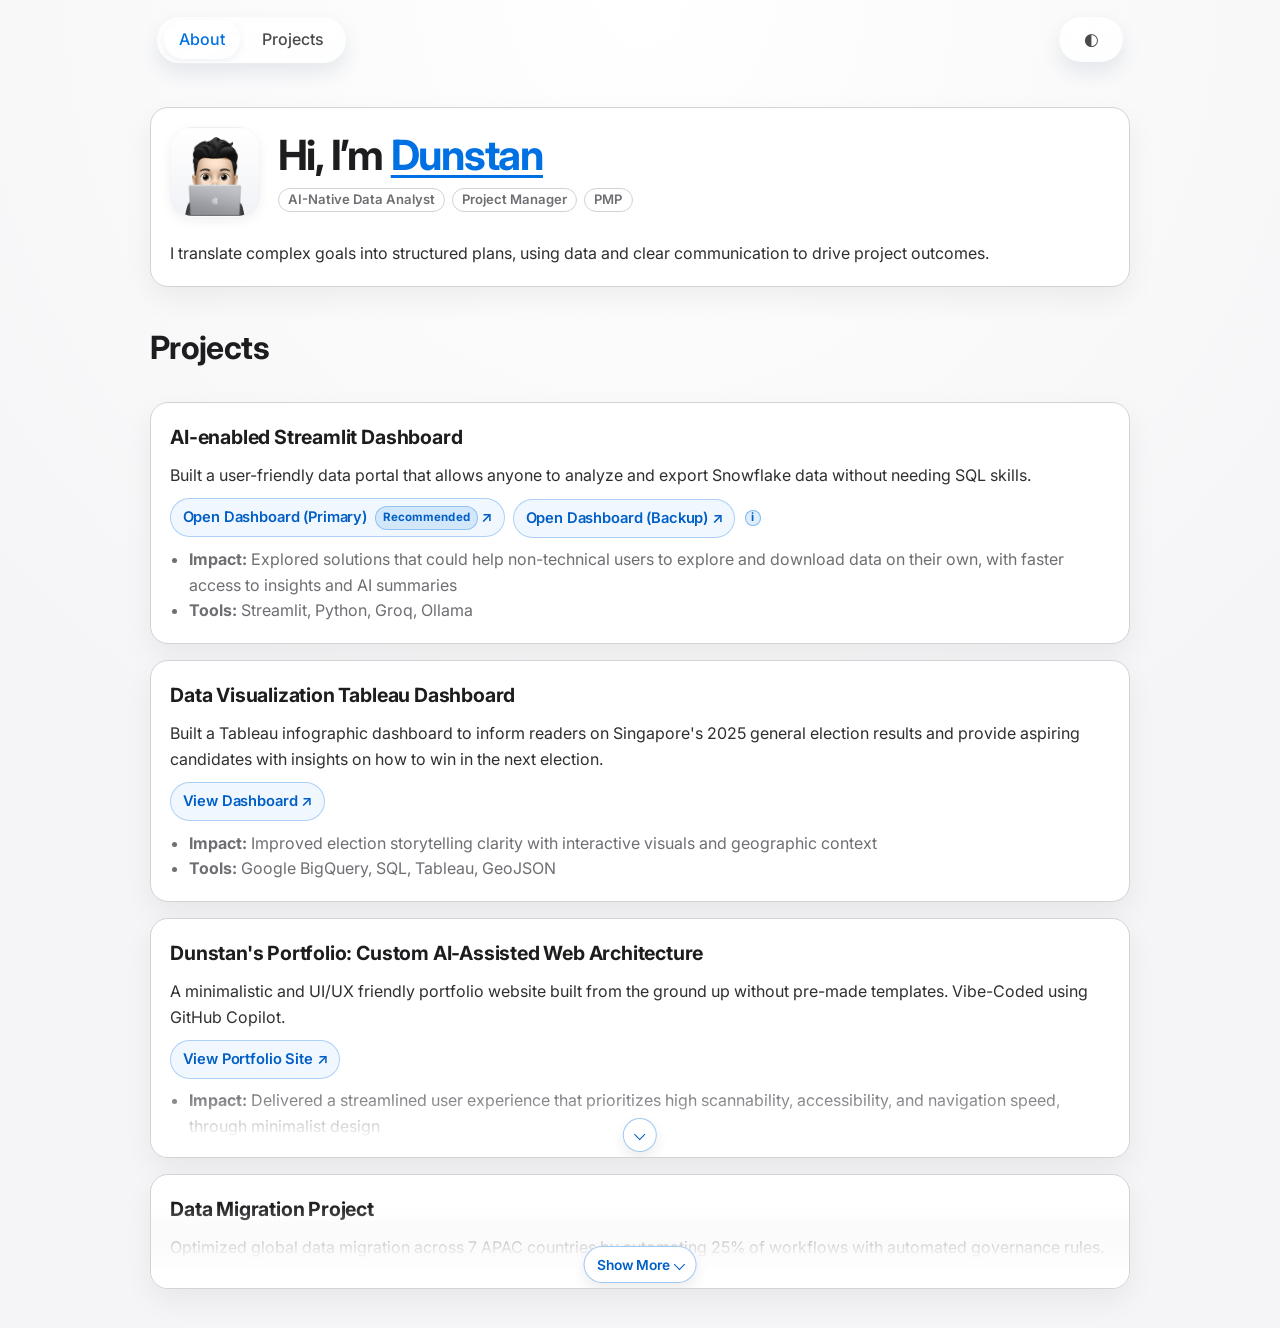
==== commit ff873a7a: "Changes Made: - Optimized Project achievement's description to be more concise and impact-focused, h" ====
--- a/index.html
+++ b/index.html
@@ -120,7 +120,6 @@
               >
             </p>
             <ul>
-              <li><strong>Role:</strong> Project Manager + Data Analyst</li>
               <li>
                 <strong>Impact:</strong> Explored solutions that could help non-technical users to explore and download data on
                 their own, with faster access to insights and AI summaries
@@ -142,7 +141,6 @@
               >
             </p>
             <ul>
-              <li><strong>Role:</strong> Data Analyst</li>
               <li><strong>Impact:</strong> Improved election storytelling clarity with interactive visuals and geographic context</li>
               <li><strong>Tools:</strong> Google BigQuery, SQL, Tableau, GeoJSON</li>
             </ul>
@@ -160,7 +158,6 @@
               >
             </p>
             <ul>
-              <li><strong>Role:</strong> Lead Developer &amp; AI Orchestrator</li>
               <li>
                 <strong>Impact:</strong> Delivered a streamlined user experience that prioritizes high scannability, accessibility, 
                 and navigation speed, through minimalist design
@@ -184,12 +181,11 @@
           <article class="project-card project-card-peek project-card-peek--global-cutoff" id="projectCard4">
             <h3>Data Migration Project</h3>
             <p>
-              Spearheaded a global data migration project across 7 APAC countries, driving 30% operational efficiency and 
-              a 45% compliance uplift to ensure readiness for a $9.5B business expansion.
-            </p>
-            <ul>
-              <li><strong>Role:</strong> Project Lead</li>
-              <li><strong>Impact:</strong> Delivered 30% operational efficiency and 45% compliance uplift across 7 APAC countries</li>
+              Optimized global data migration across 7 APAC countries by automating 25% of workflows with automated governance rules. 
+              Reclaimed 1,200 annual hours and eliminated critical compliance risks.
+            </p>
+            <ul>
+              <li><strong>Impact:</strong> 1,200 annual manpower hours saved by automating 25% of the workflows</li>
               <li><strong>Tools:</strong> SharePoint Admin, Power BI, Power Automate Flows</li>
             </ul>
             <button
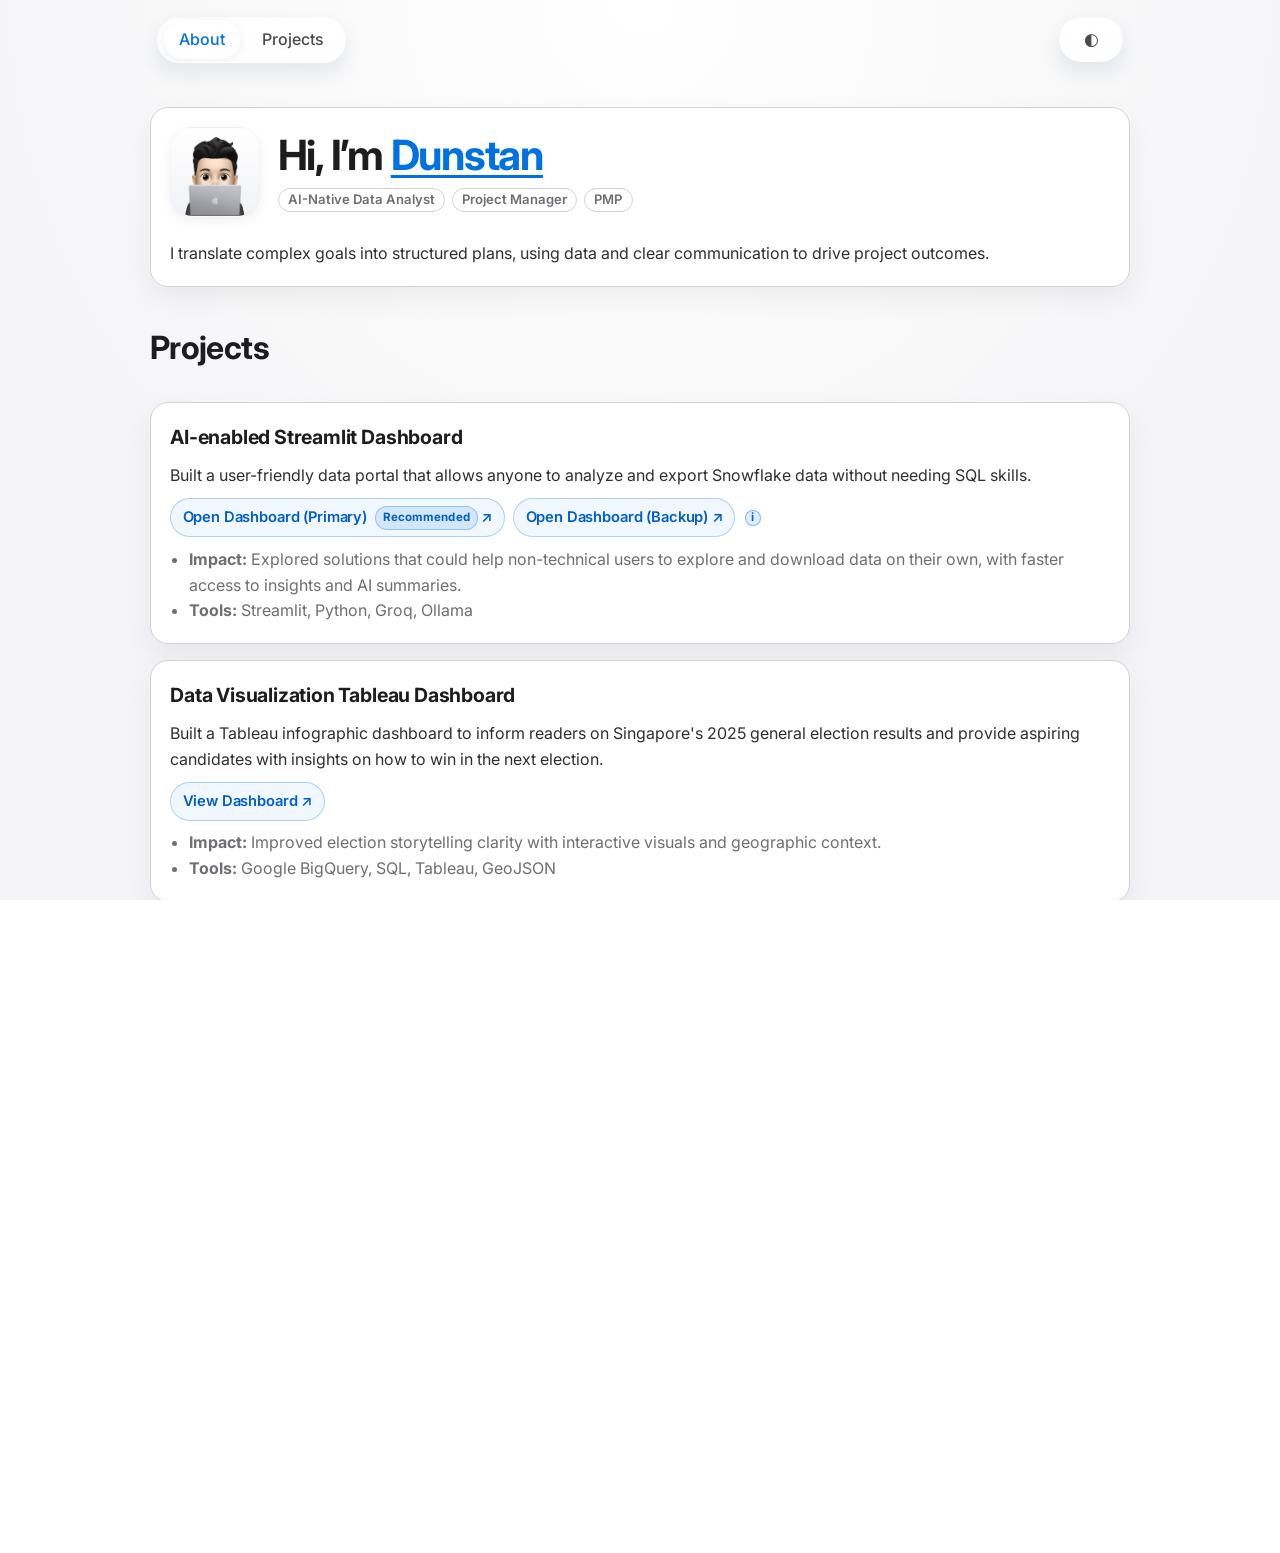
==== commit 22227249: "Changes Made: - Added JSON data for the products in the script.js file." ====
--- a/index.html
+++ b/index.html
@@ -97,113 +97,11 @@
         </div>
 
         <div class="project-grid">
-          <article class="project-card">
-            <h3>AI-enabled Streamlit Dashboard</h3>
-            <p>
-              Built a user-friendly data portal that allows anyone to analyze and export Snowflake
-              data without needing SQL skills.
-            </p>
-            <p class="project-link-group" aria-label="Dashboard links">
-              <a class="project-link" href="https://huggingface.co/spaces/dunstancsr/reviewsdataverse.streamlit" target="_blank" rel="noopener noreferrer"
-                >Open Dashboard (Primary) <span class="project-link-badge">Recommended</span> ↗</a
-              >
-              <a class="project-link" href="https://reviewsdataverse.streamlit.app/" target="_blank" rel="noopener noreferrer"
-                >Open Dashboard (Backup) ↗</a
-              >
-              <span
-                class="project-link-info"
-                tabindex="0"
-                role="note"
-                aria-label="Fallback tip: If the primary link does not load, use the backup link."
-                data-tooltip="Fallback tip: If the primary link does not load, use the backup link."
-                >i</span
-              >
-            </p>
-            <ul>
-              <li>
-                <strong>Impact:</strong> Explored solutions that could help non-technical users to explore and download data on
-                their own, with faster access to insights and AI summaries
-              </li>
-              <li><strong>Tools:</strong> Streamlit, Python, Groq, Ollama</li>
-            </ul>
-          </article>
-
-          <article class="project-card">
-            <h3>Data Visualization Tableau Dashboard</h3>
-            <p>
-              Built a Tableau infographic dashboard to inform readers on Singapore's 2025 general election
-              results and provide aspiring candidates with insights on how to win in the next election.
-            </p>
-            <p>
-              <a class="project-link" href="https://public.tableau.com/views/SG2025ElectionsInfographics/MAIN?:language=en-GB&:sid=&:redirect=auth&:display_count=n&:origin=viz_share_link" 
-              target="_blank" rel="noopener noreferrer"
-                >View Dashboard ↗</a
-              >
-            </p>
-            <ul>
-              <li><strong>Impact:</strong> Improved election storytelling clarity with interactive visuals and geographic context</li>
-              <li><strong>Tools:</strong> Google BigQuery, SQL, Tableau, GeoJSON</li>
-            </ul>
-          </article>
-
-          <article class="project-card project-card-peek project-card-peek--portfolio" id="projectCardPortfolio">
-            <h3>Dunstan's Portfolio: Custom AI-Assisted Web Architecture</h3>
-            <p>
-              A minimalistic and UI/UX friendly portfolio website built from the ground up without pre-made templates.
-              Vibe-Coded using GitHub Copilot.
-            </p>
-            <p>
-              <a class="project-link" href="https://dunstancsr-web.github.io/DunstanPortfolio/" target="_blank" rel="noopener noreferrer"
-                >View Portfolio Site ↗</a
-              >
-            </p>
-            <ul>
-              <li>
-                <strong>Impact:</strong> Delivered a streamlined user experience that prioritizes high scannability, accessibility, 
-                and navigation speed, through minimalist design
-              </li>
-              <li><strong>Tools:</strong> Visual Studio Code, GitHub Copilot, HTML5, CSS3, JS</li>
-            </ul>
-            <div style="display: flex; justify-content: center; align-items: center; width: 100%;">
-              <button
-                class="project-reveal-btn project-reveal-btn--icon-only"
-                id="showProjectBtn3"
-                type="button"
-                aria-controls="projectCardPortfolio"
-                aria-label="Expand project details"
-                aria-expanded="false"
-                data-tooltip="Show More"
-                title="Show More"
-              ></button>
-            </div>
-          </article>
-
-          <article class="project-card project-card-peek project-card-peek--global-cutoff" id="projectCard4">
-            <h3>Data Migration Project</h3>
-            <p>
-              Optimized global data migration across 7 APAC countries by automating 25% of workflows with automated governance rules. 
-              Reclaimed 1,200 annual hours and eliminated critical compliance risks.
-            </p>
-            <ul>
-              <li><strong>Impact:</strong> 1,200 annual manpower hours saved by automating 25% of the workflows</li>
-              <li><strong>Tools:</strong> SharePoint Admin, Power BI, Power Automate Flows</li>
-            </ul>
-            <button
-              class="project-reveal-btn"
-              id="showProjectBtn"
-              type="button"
-              aria-controls="projectCard4"
-              aria-label="Expand project details"
-              aria-expanded="false"
-            >
-              Show More
-            </button>
-          </article>
         </div>
       </section>
     </main>
 
-    <footer class="site-footer" id="siteFooter" hidden>
+    <footer class="site-footer" id="siteFooter">
       <div class="container">
         <p>© <span id="year"></span> Dunstan. All rights reserved.</p>
       </div>
--- a/styles.css
+++ b/styles.css
@@ -1,3 +1,30 @@
+.project-card {
+  opacity: 0;
+  transform: translateY(40px) scale(0.98);
+  transition:
+    opacity 0.7s cubic-bezier(0.4, 0.1, 0.2, 1),
+    transform 0.7s cubic-bezier(0.4, 0.1, 0.2, 1);
+  will-change: opacity, transform;
+}
+
+.project-card.is-visible {
+  opacity: 1;
+  transform: none;
+}
+html, body {
+  height: 100%;
+}
+
+body {
+  min-height: 100vh;
+  display: flex;
+  flex-direction: column;
+}
+
+main {
+  flex: 1 0 auto;
+}
+
 .fade-section {
   opacity: 0;
   transform: translateY(32px);
@@ -800,6 +827,7 @@
   flex-wrap: wrap;
   align-items: center;
   gap: 0.5rem;
+  margin-bottom: 0.6rem;
 }
 
 .project-link-info {
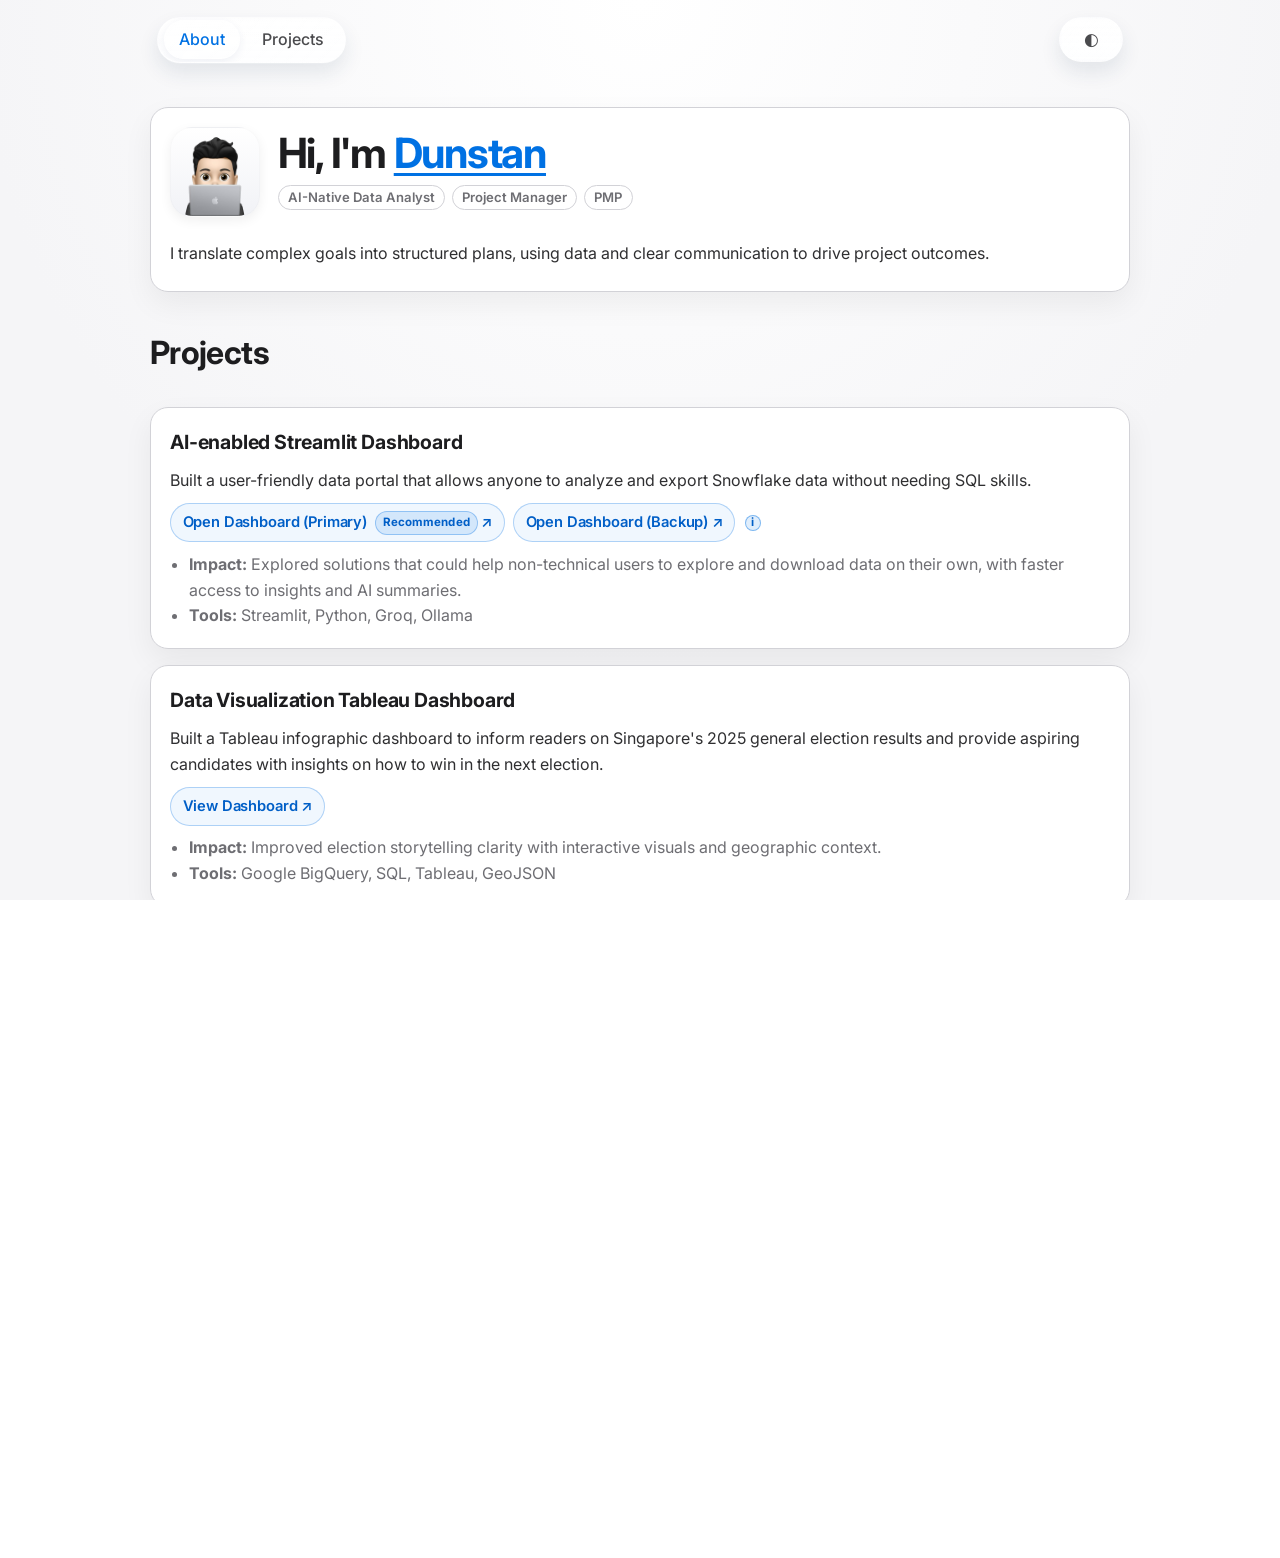
==== commit a8d63721: "Changes Made: - Changes Made: - Fixed the issue whereby when users scroll up and down the page, the " ====
--- a/index.html
+++ b/index.html
@@ -1,112 +1,108 @@
 <!doctype html>
 <html lang="en">
-  <head>
-    <meta charset="UTF-8" />
-    <meta name="viewport" content="width=device-width, initial-scale=1.0" />
-    <title>Dunstan | Project Manager & Data Analyst</title>
-    <meta
-      name="description"
-      content="Portfolio of Dunstan, a Project Manager with a Data Analyst background."
-    />
-    <link rel="preconnect" href="https://fonts.googleapis.com" />
-    <link rel="preconnect" href="https://fonts.gstatic.com" crossorigin />
-    <link
-      href="https://fonts.googleapis.com/css2?family=Inter:wght@400;500;600;700&display=swap"
-      rel="stylesheet"
-    />
-    <link rel="icon" type="image/png" href="assets/images/favicon.png" />
-    <link rel="stylesheet" href="styles.css" />
-  </head>
-  <body>
-    <svg aria-hidden="true" focusable="false" width="0" height="0" style="position:absolute">
-      <defs>
-        <filter id="glass-refract" primitiveUnits="objectBoundingBox" x="-20%" y="-20%" width="140%" height="140%">
-          <feTurbulence type="fractalNoise" baseFrequency="0.016 0.03" numOctaves="2" seed="9" result="noise" />
-          <feGaussianBlur in="SourceGraphic" stdDeviation="0.02" result="soft" />
-          <feDisplacementMap in="soft" in2="noise" scale="1.28" xChannelSelector="R" yChannelSelector="G">
-            <animate attributeName="scale" to="1.82" dur="0.25s" begin="navGlass.mouseover" fill="freeze" />
-            <animate attributeName="scale" to="1.28" dur="0.25s" begin="navGlass.mouseout" fill="freeze" />
-          </feDisplacementMap>
-        </filter>
-        <filter id="glass-refract-static" primitiveUnits="objectBoundingBox" x="-20%" y="-20%" width="140%" height="140%">
-          <feTurbulence type="fractalNoise" baseFrequency="0.016 0.03" numOctaves="2" seed="9" result="noise" />
-          <feGaussianBlur in="SourceGraphic" stdDeviation="0.02" result="soft" />
-          <feDisplacementMap in="soft" in2="noise" scale="1.42" xChannelSelector="R" yChannelSelector="G" />
-        </filter>
-        <filter id="liquid-refraction" x="-20%" y="-20%" width="140%" height="140%">
-          <feTurbulence type="fractalNoise" baseFrequency="0.01" numOctaves="3" seed="11" result="noise" />
-          <feDisplacementMap in="SourceGraphic" in2="noise" scale="22" xChannelSelector="R" yChannelSelector="G" />
-        </filter>
-      </defs>
-    </svg>
 
-    <header class="site-header">
-      <div class="container nav-wrap" id="navGlass">
-        <div class="nav-tab nav-buttons-tab">
-          <nav class="primary-nav" aria-label="Primary">
-            <a href="#home">About</a>
-            <a href="#projects">Projects</a>
-          </nav>
-        </div>
-        <div class="nav-tab nav-toggle-tab">
-          <div class="nav-controls">
-            <button class="glass-toggle" id="glassToggle" type="button" aria-label="Liquid Glass: On. Switch mode" aria-pressed="false" data-icon="◉" data-mode-label="LG On"></button>
-            <button class="theme-toggle" id="themeToggle" type="button" aria-label="Theme mode: Auto. Switch mode" aria-pressed="false" data-icon="◐" data-mode-label="Auto"></button>
-          </div>
+<head>
+  <meta charset="UTF-8" />
+  <meta name="viewport" content="width=device-width, initial-scale=1.0" />
+  <title>Dunstan | Project Manager & Data Analyst</title>
+  <meta name="description" content="Portfolio of Dunstan, a Project Manager with a Data Analyst background." />
+  <link rel="preconnect" href="https://fonts.googleapis.com" />
+  <link rel="preconnect" href="https://fonts.gstatic.com" crossorigin />
+  <link href="https://fonts.googleapis.com/css2?family=Inter:wght@400;500;600;700&display=swap" rel="stylesheet" />
+  <link rel="icon" type="image/png" href="assets/images/favicon.png" />
+  <link rel="stylesheet" href="styles.css" />
+</head>
+
+<body>
+  <svg aria-hidden="true" focusable="false" width="0" height="0" style="position:absolute">
+    <defs>
+      <filter id="glass-refract" primitiveUnits="objectBoundingBox" x="-20%" y="-20%" width="140%" height="140%">
+        <feTurbulence type="fractalNoise" baseFrequency="0.016 0.03" numOctaves="2" seed="9" result="noise" />
+        <feGaussianBlur in="SourceGraphic" stdDeviation="0.02" result="soft" />
+        <feDisplacementMap in="soft" in2="noise" scale="1.28" xChannelSelector="R" yChannelSelector="G">
+          <animate attributeName="scale" to="1.82" dur="0.25s" begin="navGlass.mouseover" fill="freeze" />
+          <animate attributeName="scale" to="1.28" dur="0.25s" begin="navGlass.mouseout" fill="freeze" />
+        </feDisplacementMap>
+      </filter>
+      <filter id="glass-refract-static" primitiveUnits="objectBoundingBox" x="-20%" y="-20%" width="140%" height="140%">
+        <feTurbulence type="fractalNoise" baseFrequency="0.016 0.03" numOctaves="2" seed="9" result="noise" />
+        <feGaussianBlur in="SourceGraphic" stdDeviation="0.02" result="soft" />
+        <feDisplacementMap in="soft" in2="noise" scale="1.42" xChannelSelector="R" yChannelSelector="G" />
+      </filter>
+      <filter id="liquid-refraction" x="-20%" y="-20%" width="140%" height="140%">
+        <feTurbulence type="fractalNoise" baseFrequency="0.01" numOctaves="3" seed="11" result="noise" />
+        <feDisplacementMap in="SourceGraphic" in2="noise" scale="22" xChannelSelector="R" yChannelSelector="G" />
+      </filter>
+    </defs>
+  </svg>
+
+  <header class="site-header">
+    <div class="container nav-wrap" id="navGlass">
+      <div class="nav-tab nav-buttons-tab">
+        <nav class="primary-nav" aria-label="Primary">
+          <a href="#about">About</a>
+          <a href="#projects">Projects</a>
+        </nav>
+      </div>
+      <div class="nav-tab nav-toggle-tab">
+        <div class="nav-controls">
+          <button class="theme-toggle" id="themeToggle" type="button" aria-label="Theme mode: Auto. Switch mode"
+            aria-pressed="false" data-icon="◐" data-mode-label="Auto"></button>
         </div>
       </div>
-    </header>
+    </div>
+  </header>
 
-    <main id="home">
-      <section class="hero container fade-section">
-        <div class="hero-layout">
-          <div class="hero-image-slot">
-            <img class="hero-image" src="assets/images/profile-memoji.png" alt="Dunstan profile memoji" />
+  <main>
+    <section id="about" class="hero container fade-section">
+      <div class="hero-layout">
+        <div class="hero-image-slot">
+          <img class="hero-image" src="assets/images/profile-memoji.png" alt="Dunstan profile memoji" />
+        </div>
+        <div class="hero-content">
+          <div class="hero-heading-row">
+            <h1>
+              Hi, I'm
+              <a class="hero-name-link" href="https://www.linkedin.com/in/stan-5h4vc73g2/" target="_blank"
+                rel="noopener noreferrer" data-tooltip="Let's Connect on Linkedin!"
+                aria-label="Let's Connect on Linkedin!">Dunstan</a>
+            </h1>
           </div>
-          <div class="hero-content">
-            <div class="hero-heading-row">
-              <h1>
-                Hi, I’m
-                <a
-                  class="hero-name-link"
-                  href="https://www.linkedin.com/in/stan-5h4vc73g2/"
-                  target="_blank"
-                  rel="noopener noreferrer"
-                  data-tooltip="Let's Connect on Linkedin!"
-                  aria-label="Let's Connect on Linkedin!"
-                  >Dunstan</a
-                >
-              </h1>
-            </div>
-            <p class="hero-subtitle" aria-label="Roles and certifications">
-              <span class="hero-pill">AI-Native Data Analyst</span>
-              <span class="hero-pill">Project Manager</span>
-              <span class="hero-pill">PMP</span>
-            </p>
-          </div>
-          <p class="hero-about">
-            I translate complex goals into structured plans, using data and clear communication 
-            to drive project outcomes.
+          <p class="hero-subtitle" aria-label="Roles and certifications">
+            <span class="hero-pill">AI-Native Data Analyst</span>
+            <span class="hero-pill">Project Manager</span>
+            <span class="hero-pill">PMP</span>
           </p>
         </div>
-      </section>
+        <p class="hero-about">
+          I translate complex goals into structured plans, using data and clear communication
+          to drive project outcomes.
+        </p>
+      </div>
+    </section>
 
-      <section id="projects" class="section container">
-        <div class="section-head">
-          <h2>Projects</h2>
-        </div>
+    <section id="projects" class="section container">
+      <div class="section-head">
+        <h2>Projects</h2>
+      </div>
 
-        <div class="project-grid">
-        </div>
-      </section>
-    </main>
+      <div class="project-grid">
+      </div>
+    </section>
+  </main>
 
-    <footer class="site-footer" id="siteFooter">
-      <div class="container">
-        <p>© <span id="year"></span> Dunstan. All rights reserved.</p>
+
+  <footer class="site-footer" id="siteFooter">
+    <div class="container footer-flex">
+      <div class="footer-accessibility">
+        <button class="glass-toggle" id="glassToggle" type="button" aria-label="Liquid Glass: On. Switch mode"
+          aria-pressed="false" data-icon="◉" data-mode-label="LG On"></button>
       </div>
-    </footer>
+      <p>© <span id="year"></span> Dunstan. All rights reserved.</p>
+    </div>
+  </footer>
 
-    <script src="script.js"></script>
-  </body>
+  <script src="script.js"></script>
+</body>
+
 </html>
--- a/styles.css
+++ b/styles.css
@@ -1,3 +1,57 @@
+.glass-tooltip {
+  position: absolute;
+  z-index: 9999;
+  background: rgba(255, 255, 255, 0.92);
+  color: #2a2a2a;
+  padding: 0.36rem 1.1rem 0.36rem 1.1rem;
+  border-radius: 999px;
+  font-size: 0.93rem;
+  font-weight: 600;
+  letter-spacing: 0.01em;
+  box-shadow: 0 4px 18px rgba(34, 54, 92, 0.13), 0 1.5px 6px rgba(120, 140, 180, 0.08);
+  border: 1px solid rgba(180, 200, 240, 0.18);
+  pointer-events: none;
+  opacity: 0.98;
+  transition: opacity 0.18s, top 0.18s, left 0.18s;
+  white-space: pre-line;
+  min-width: 200px;
+  max-width: 340px;
+  text-align: center;
+  display: none;
+  backdrop-filter: blur(2.5px);
+}
+.footer-flex {
+  display: flex;
+  align-items: center;
+  justify-content: space-between;
+  gap: 1.5rem;
+}
+
+.footer-accessibility {
+  display: flex;
+  align-items: center;
+}
+
+.site-footer .glass-toggle {
+  opacity: 1;
+  visibility: visible;
+  pointer-events: auto;
+  max-width: 3.2rem;
+  min-width: 2.35rem;
+  padding-inline: 1rem;
+  border-width: 1px;
+  margin-right: 0.5rem;
+  background: rgba(255,255,255,0.10);
+  color: var(--muted);
+  box-shadow: none;
+  transition: background 0.2s, color 0.2s;
+}
+
+.site-footer .glass-toggle:hover,
+.site-footer .glass-toggle:focus-visible {
+  background: rgba(255,255,255,0.22);
+  color: var(--accent);
+}
 .project-card {
   opacity: 0;
   transform: translateY(40px) scale(0.98);
